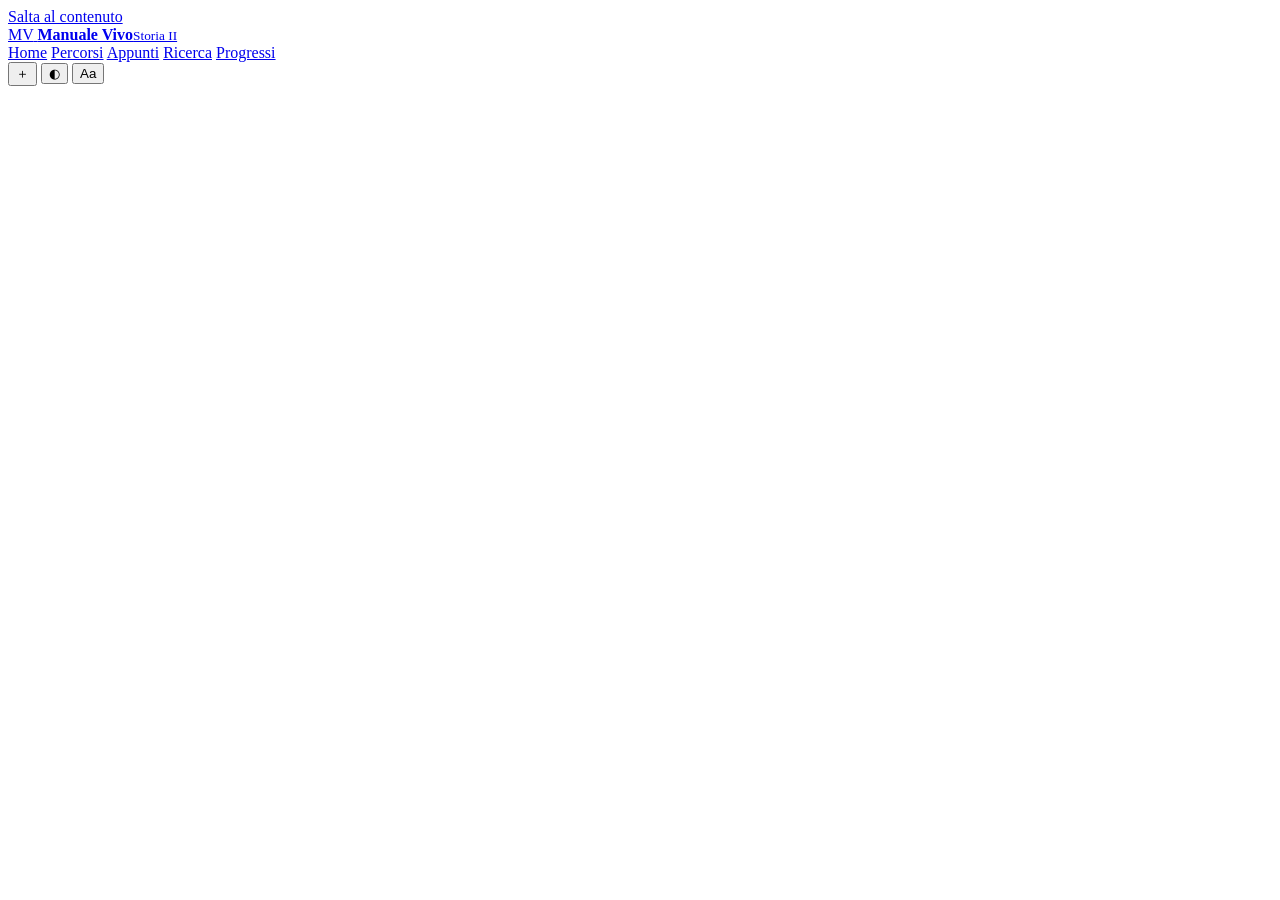
==== II-anno/index.html @ 84ccc2b4 "build: add Manuale Vivo Storia II shell" ====
<!doctype html>
<html lang="it">
<head>
  <meta charset="utf-8">
  <meta name="viewport" content="width=device-width,initial-scale=1,viewport-fit=cover">
  <meta name="theme-color" content="#27231d">
  <meta name="description" content="Manuale Vivo di Storia II: dalla crisi della Repubblica all'Impero carolingio.">
  <link rel="manifest" href="manifest.webmanifest">
  <link rel="icon" href="assets/icon.svg" type="image/svg+xml">
  <link rel="apple-touch-icon" href="assets/icon.svg">
  <link rel="stylesheet" href="styles/app.css">
  <title>Manuale Vivo — Storia II</title>
</head>
<body>
  <a class="skip-link" href="#app">Salta al contenuto</a>
  <header class="topbar">
    <a class="brand" href="#/" aria-label="Manuale Vivo, Home">
      <span class="brand-mark" aria-hidden="true">MV</span>
      <span><strong>Manuale Vivo</strong><small>Storia II</small></span>
    </a>
    <nav class="main-nav" aria-label="Navigazione principale">
      <a href="#/">Home</a>
      <a href="#/modules">Percorsi</a>
      <a href="#/notes">Appunti</a>
      <a href="#/search">Ricerca</a>
      <a href="#/progress">Progressi</a>
    </nav>
    <div class="top-actions">
      <button id="installBtn" class="icon-btn is-hidden" type="button" aria-label="Installa l'app">＋</button>
      <button id="themeBtn" class="icon-btn" type="button" aria-label="Cambia tema">◐</button>
      <button id="settingsBtn" class="icon-btn" type="button" aria-label="Impostazioni di lettura">Aa</button>
    </div>
  </header>
  <main id="app" tabindex="-1"></main>
  <div id="toast" class="toast" role="status" aria-live="polite"></div>

  <dialog id="settingsDialog" class="dialog">
    <form method="dialog" class="dialog-card">
      <div class="dialog-head"><h2>Impostazioni di lettura</h2><button value="cancel" aria-label="Chiudi">×</button></div>
      <label>Dimensione del testo
        <input id="fontSize" type="range" min="16" max="23" value="18">
      </label>
      <label class="check-row"><input id="highContrast" type="checkbox"> Contrasto elevato</label>
      <label class="check-row"><input id="reduceMotion" type="checkbox"> Riduci le animazioni</label>
      <button class="button primary" value="cancel">Chiudi</button>
    </form>
  </dialog>

  <dialog id="noteDialog" class="dialog">
    <form method="dialog" class="dialog-card" id="noteDialogForm">
      <div class="dialog-head"><h2>Aggiungi una nota</h2><button value="cancel" aria-label="Chiudi">×</button></div>
      <blockquote id="noteQuote"></blockquote>
      <label>Titolo<input id="dialogNoteTitle" type="text"></label>
      <label>Nota<textarea id="dialogNoteBody" rows="7"></textarea></label>
      <div class="button-row"><button value="cancel">Annulla</button><button id="dialogNoteSave" class="button primary" value="default">Salva negli appunti</button></div>
    </form>
  </dialog>

  <dialog id="imageDialog" class="dialog image-dialog">
    <form method="dialog" class="image-dialog-card">
      <button class="image-close" value="cancel" aria-label="Chiudi immagine">×</button>
      <img id="largeMap" alt="">
    </form>
  </dialog>

  <script type="module" src="scripts/app.js"></script>
</body>
</html>
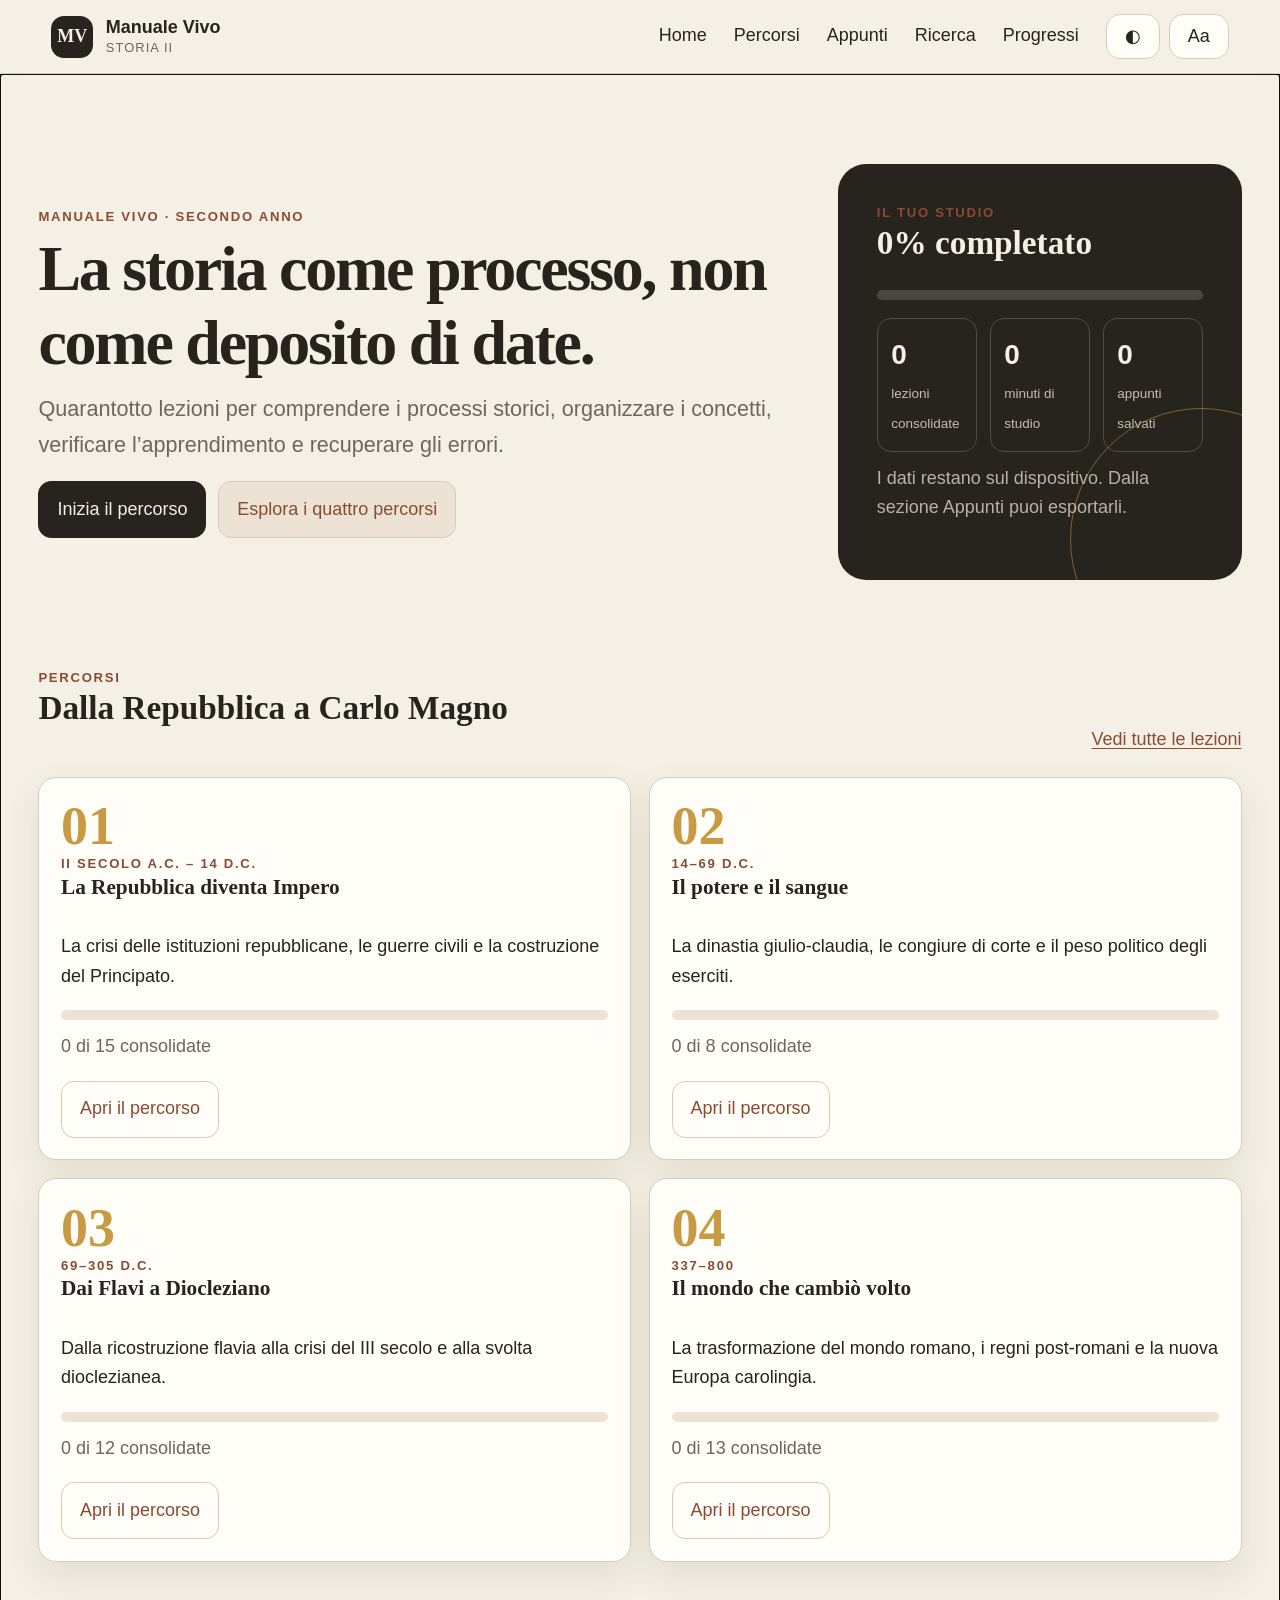
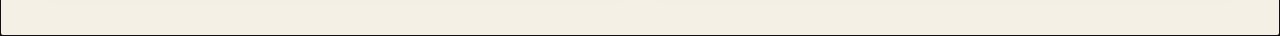
==== commit 028cfe7b: "fix: load study and saving corrections" ====
--- a/II-anno/index.html
+++ b/II-anno/index.html
@@ -9,6 +9,7 @@
   <link rel="icon" href="assets/icon.svg" type="image/svg+xml">
   <link rel="apple-touch-icon" href="assets/icon.svg">
   <link rel="stylesheet" href="styles/app.css">
+  <link rel="stylesheet" href="styles/fixes.css">
   <title>Manuale Vivo — Storia II</title>
 </head>
 <body>
@@ -64,5 +65,6 @@
   </dialog>
 
   <script type="module" src="scripts/app.js"></script>
+  <script type="module" src="scripts/fixes.js"></script>
 </body>
 </html>
--- a/II-anno/styles/app.css
+++ b/II-anno/styles/app.css
@@ -0,0 +1,45 @@
+:root{
+  --bg:#f5f0e6;--surface:#fffdf8;--surface-2:#ece3d4;--ink:#27231d;--muted:#6e665a;
+  --line:#d7cbb9;--accent:#8a4b32;--accent-2:#c79a43;--good:#2f6b55;--bad:#9f3e3e;
+  --shadow:0 14px 36px rgba(49,39,27,.09);--radius:18px;--font-size:18px;
+  color-scheme:light;
+}
+body.dark{
+  --bg:#171714;--surface:#23221e;--surface-2:#302d27;--ink:#f2ede3;--muted:#bdb4a5;
+  --line:#474138;--accent:#e0a07d;--accent-2:#e3ba67;--good:#7ec8a7;--bad:#f09292;
+  --shadow:0 16px 44px rgba(0,0,0,.3);color-scheme:dark;
+}
+body.high-contrast{--bg:#fff;--surface:#fff;--surface-2:#eee;--ink:#000;--muted:#222;--line:#000;--accent:#6f2100;--accent-2:#835500;--good:#005c33;--bad:#900}
+*{box-sizing:border-box}html{scroll-behavior:smooth;font-size:var(--font-size)}body{margin:0;background:var(--bg);color:var(--ink);font-family:Inter,ui-sans-serif,-apple-system,BlinkMacSystemFont,"Segoe UI",sans-serif;line-height:1.65}
+body.reduce-motion *,@media(prefers-reduced-motion:reduce){*{animation:none!important;transition:none!important;scroll-behavior:auto!important}}
+a{color:var(--accent);text-underline-offset:.18em}button,input,textarea,select{font:inherit;color:inherit}button{cursor:pointer}.is-hidden{display:none!important}
+.skip-link{position:fixed;left:1rem;top:-5rem;z-index:999;background:var(--ink);color:var(--bg);padding:.7rem 1rem;border-radius:10px}.skip-link:focus{top:1rem}
+.topbar{position:sticky;top:0;z-index:50;display:flex;align-items:center;gap:1.25rem;min-height:74px;padding:.65rem clamp(1rem,4vw,3.25rem);background:color-mix(in srgb,var(--bg) 92%,transparent);backdrop-filter:blur(18px);border-bottom:1px solid var(--line)}
+.brand{display:flex;align-items:center;gap:.7rem;color:var(--ink);text-decoration:none;white-space:nowrap}.brand-mark{display:grid;place-items:center;width:42px;height:42px;border-radius:13px;background:var(--ink);color:var(--bg);font-weight:800;font-family:Georgia,serif}.brand strong,.brand small{display:block;line-height:1.1}.brand small{margin-top:.2rem;color:var(--muted);font-size:.72rem;letter-spacing:.08em;text-transform:uppercase}
+.main-nav{display:flex;gap:1rem;margin-left:auto}.main-nav a{color:var(--ink);text-decoration:none;padding:.45rem .25rem;border-bottom:2px solid transparent}.main-nav a:hover,.main-nav a:focus-visible{border-color:var(--accent)}.top-actions{display:flex;gap:.5rem}.icon-btn{min-width:45px;height:45px;border:1px solid var(--line);border-radius:14px;background:var(--surface)}
+#app{width:min(1520px,100%);margin:0 auto;padding:clamp(1.2rem,3vw,3.2rem);min-height:calc(100vh - 74px)}
+.eyebrow{font-size:.73rem;letter-spacing:.13em;text-transform:uppercase;color:var(--accent);font-weight:750}.muted{color:var(--muted)}h1,h2,h3{font-family:Georgia,"Times New Roman",serif;line-height:1.15;margin-top:0}h1{font-size:clamp(2.2rem,5vw,5rem);letter-spacing:-.035em}h2{font-size:clamp(1.55rem,2.6vw,2.45rem)}h3{font-size:1.18rem}p{margin:.65rem 0 1.05rem}.lead{font-size:1.2rem;color:var(--muted);max-width:75ch}
+.button,button{border:1px solid var(--line);border-radius:13px;background:var(--surface);padding:.7rem 1rem;text-decoration:none;display:inline-flex;align-items:center;justify-content:center;gap:.45rem}.button.primary,button.primary{background:var(--ink);color:var(--bg);border-color:var(--ink)}.button.secondary{background:var(--surface-2)}button:disabled{opacity:.45;cursor:not-allowed}.button-row{display:flex;flex-wrap:wrap;gap:.65rem;align-items:center}
+.card{background:var(--surface);border:1px solid var(--line);border-radius:var(--radius);padding:1.2rem;box-shadow:var(--shadow)}
+.hero{display:grid;grid-template-columns:minmax(0,1.3fr) minmax(300px,.7fr);gap:clamp(1.2rem,4vw,4rem);align-items:center;min-height:55vh;padding:clamp(1rem,4vw,3rem) 0}.hero h1{margin:.25rem 0}.hero-copy{max-width:760px}.hero-panel{background:var(--ink);color:var(--bg);border-radius:28px;padding:clamp(1.3rem,3vw,2.3rem);position:relative;overflow:hidden}.hero-panel:after{content:"";position:absolute;width:260px;height:260px;border:1px solid color-mix(in srgb,var(--accent-2) 55%,transparent);border-radius:50%;right:-90px;bottom:-90px}.hero-panel .muted{color:color-mix(in srgb,var(--bg) 70%,transparent)}
+.metrics{display:grid;grid-template-columns:repeat(3,1fr);gap:.7rem;margin-top:1rem}.metric{padding:.75rem;border:1px solid color-mix(in srgb,var(--bg) 20%,transparent);border-radius:14px}.metric strong{display:block;font-size:1.55rem}.metric span{font-size:.75rem;opacity:.75}.progress-track{height:10px;background:var(--surface-2);border-radius:999px;overflow:hidden}.hero-panel .progress-track{background:rgba(255,255,255,.16)}.progress-track>span{display:block;height:100%;background:var(--accent-2);border-radius:inherit}
+.section{padding:2rem 0}.section-head{display:flex;align-items:end;justify-content:space-between;gap:1rem;margin-bottom:1.2rem}.module-grid,.lesson-grid{display:grid;grid-template-columns:repeat(2,minmax(0,1fr));gap:1rem}.module-card{display:flex;flex-direction:column;min-height:270px}.module-card .module-number{font:700 3rem/1 Georgia,serif;color:var(--accent-2)}.module-card .button{margin-top:auto;align-self:flex-start}.lesson-card{display:grid;grid-template-columns:auto 1fr auto;gap:.9rem;align-items:center}.lesson-index{display:grid;place-items:center;width:42px;height:42px;border-radius:50%;background:var(--surface-2);font-weight:700}.status-pill{display:inline-flex;padding:.25rem .55rem;border-radius:999px;background:var(--surface-2);font-size:.72rem;color:var(--muted)}
+.lesson-shell{display:grid;grid-template-columns:240px minmax(0,780px) 290px;gap:clamp(1rem,2.5vw,2.5rem);align-items:start}.lesson-nav,.study-dock{position:sticky;top:94px;max-height:calc(100vh - 115px);overflow:auto}.lesson-nav{padding:.9rem 0}.lesson-nav a{display:block;padding:.52rem .65rem;border-left:2px solid var(--line);text-decoration:none;color:var(--muted);font-size:.86rem}.lesson-nav a:hover{border-color:var(--accent);color:var(--ink)}
+.reader{min-width:0}.reader-header{padding-bottom:1.2rem;border-bottom:1px solid var(--line)}.reader-header h1{font-size:clamp(2.4rem,5vw,4.4rem);margin:.35rem 0}.problem-card{margin:1.3rem 0;padding:1.1rem 1.2rem;border-left:5px solid var(--accent);background:var(--surface-2);border-radius:0 var(--radius) var(--radius) 0}.problem-card strong{font-family:Georgia,serif;font-size:1.15rem}.study-block{scroll-margin-top:105px;padding:1rem 0;border-bottom:1px solid color-mix(in srgb,var(--line) 65%,transparent)}.study-block h2{font-size:1.45rem;margin-bottom:.65rem}.study-block p{font-family:Georgia,"Times New Roman",serif;font-size:1.08rem;line-height:1.82}.study-block mark{padding:.05em .08em;border-radius:.2em;color:inherit;cursor:pointer}.hl-yellow{background:#ffe68a}.hl-green{background:#b9e7c9}.hl-blue{background:#b9dff5}.hl-pink{background:#f3bed3}body.dark .study-block mark{color:#171714}
+.tools-section{padding:2.3rem 0;scroll-margin-top:100px}.flow{display:grid;gap:.55rem;margin:1rem 0}.flow-step{position:relative;padding:.85rem 1rem;background:var(--surface);border:1px solid var(--line);border-radius:13px}.flow-step:not(:last-child):after{content:"↓";position:absolute;left:50%;bottom:-1rem;z-index:1;color:var(--accent);font-weight:700}.essential-grid{display:grid;grid-template-columns:repeat(2,minmax(0,1fr));gap:.7rem}.essential{display:flex;gap:.7rem;padding:1rem;background:var(--surface);border:1px solid var(--line);border-radius:14px}.essential b{display:grid;place-items:center;flex:0 0 32px;height:32px;border-radius:50%;background:var(--accent);color:white}.glossary{width:100%;border-collapse:collapse}.glossary th,.glossary td{padding:.75rem;border-bottom:1px solid var(--line);text-align:left;vertical-align:top}.glossary th{width:32%;color:var(--accent)}.summary-card{padding:1.4rem;background:var(--ink);color:var(--bg);border-radius:var(--radius);font-family:Georgia,serif;font-size:1.15rem}
+.concept-wrap{overflow:hidden;border:1px solid var(--line);border-radius:var(--radius);background:#efe2c8}.concept-map{display:block;width:100%;height:auto}.author-map{width:100%;border-radius:14px;border:1px solid var(--line);cursor:zoom-in}.map-grid{display:grid;grid-template-columns:1fr;gap:1rem}
+.study-dock{background:var(--surface);border:1px solid var(--line);border-radius:var(--radius);box-shadow:var(--shadow);overflow:visible}.dock-toggle{display:none;width:100%;border:0;border-bottom:1px solid var(--line);border-radius:var(--radius) var(--radius) 0 0}.dock-details{padding:1rem}.selection-preview{min-height:76px;padding:.7rem;background:var(--surface-2);border-radius:12px;font-size:.82rem;color:var(--muted);overflow-wrap:anywhere}.color-row{display:flex;gap:.5rem;margin:.75rem 0}.color-chip{width:34px;height:34px;padding:0;border-radius:50%;border:2px solid var(--surface);outline:1px solid var(--line)}.color-chip[data-color=yellow]{background:#ffe68a}.color-chip[data-color=green]{background:#b9e7c9}.color-chip[data-color=blue]{background:#b9dff5}.color-chip[data-color=pink]{background:#f3bed3}.color-chip.active{outline:3px solid var(--accent)}.dock-actions{display:grid;grid-template-columns:1fr;gap:.45rem}.quick-note{margin-top:1rem;padding-top:1rem;border-top:1px solid var(--line)}.quick-note textarea{min-height:90px}
+label{display:grid;gap:.4rem;margin:.75rem 0;font-weight:650}input[type=text],input[type=search],textarea,select{width:100%;border:1px solid var(--line);border-radius:12px;background:var(--surface);padding:.72rem .8rem;font-weight:400}textarea{resize:vertical}.check-row{display:flex;align-items:center;gap:.55rem;font-weight:500}
+.quiz-wrap{width:min(820px,100%);margin:2rem auto}.quiz-progress{display:flex;align-items:center;gap:.7rem;margin-bottom:1.5rem}.quiz-question{font-size:clamp(1.65rem,3vw,2.5rem)}.option-list{display:grid;gap:.7rem}.quiz-option{display:block;text-align:left;width:100%;padding:1rem 1.1rem;background:var(--surface);border:1px solid var(--line)}.quiz-option.selected{border:2px solid var(--accent);background:color-mix(in srgb,var(--accent) 9%,var(--surface))}.report-grid{display:grid;grid-template-columns:repeat(4,1fr);gap:.7rem}.report-stat{text-align:center;padding:1rem}.report-stat strong{display:block;font-size:1.8rem}.recovery-card{margin:1rem 0;padding:1.1rem;border:1px solid var(--line);border-left:5px solid var(--bad);border-radius:14px;background:var(--surface)}.recovery-card.recovered{border-left-color:var(--good)}.feedback-good{color:var(--good);font-weight:700}.feedback-bad{color:var(--bad);font-weight:700}
+.notes-layout{display:grid;grid-template-columns:minmax(250px,.7fr) minmax(0,1.3fr);gap:1rem}.note-list{display:grid;gap:.45rem;max-height:65vh;overflow:auto}.note-item{width:100%;text-align:left;padding:.75rem;background:var(--surface);border:1px solid var(--line);border-radius:12px}.note-item.active{border:2px solid var(--accent)}.note-item small{display:block;color:var(--muted)}.editor-actions{display:flex;flex-wrap:wrap;gap:.5rem}.save-status{font-size:.82rem;color:var(--muted)}
+.search-box{position:sticky;top:88px;z-index:5;background:var(--bg);padding:.75rem 0}.search-results{display:grid;gap:.8rem;margin-top:1rem}.search-result{padding:1rem;border:1px solid var(--line);border-radius:14px;background:var(--surface)}.search-result h3{margin-bottom:.35rem}.search-result mark{background:var(--accent-2)}
+.progress-table{width:100%;border-collapse:collapse}.progress-table th,.progress-table td{padding:.8rem;border-bottom:1px solid var(--line);text-align:left}.state-dot{display:inline-block;width:10px;height:10px;border-radius:50%;background:var(--muted);margin-right:.4rem}.state-dot.done{background:var(--good)}.state-dot.recover{background:var(--bad)}
+.toast{position:fixed;right:1rem;bottom:1rem;z-index:100;max-width:360px;background:var(--ink);color:var(--bg);padding:.8rem 1rem;border-radius:13px;box-shadow:var(--shadow);opacity:0;transform:translateY(1rem);pointer-events:none;transition:.18s}.toast.show{opacity:1;transform:none}.dialog{border:0;padding:0;background:transparent;max-width:min(620px,calc(100% - 2rem));width:100%}.dialog::backdrop{background:rgba(0,0,0,.55);backdrop-filter:blur(4px)}.dialog-card{background:var(--surface);border:1px solid var(--line);border-radius:22px;padding:1.2rem;box-shadow:var(--shadow)}.dialog-head{display:flex;justify-content:space-between;align-items:center}.dialog-head h2{margin:0}.dialog-head button{border:0;font-size:1.5rem}.dialog blockquote{padding:.8rem;margin:.8rem 0;background:var(--surface-2);border-left:4px solid var(--accent);max-height:140px;overflow:auto}.image-dialog{max-width:min(1200px,calc(100% - 1rem))}.image-dialog-card{position:relative;background:var(--surface);padding:.5rem;border-radius:18px}.image-dialog img{display:block;width:100%;height:auto;max-height:90vh;object-fit:contain}.image-close{position:absolute;right:1rem;top:1rem;z-index:2;border-radius:50%;font-size:1.3rem}
+.error-screen{max-width:720px;margin:10vh auto;padding:2rem;background:var(--surface);border:1px solid var(--bad);border-radius:var(--radius)}
+@media(max-width:1180px){.lesson-shell{grid-template-columns:190px minmax(0,1fr) 250px}.lesson-nav a{font-size:.76rem}.study-block p{font-size:1rem}}
+@media(max-width:960px){
+  .main-nav{position:fixed;left:0;right:0;bottom:0;z-index:80;justify-content:space-around;background:var(--surface);border-top:1px solid var(--line);padding:.35rem env(safe-area-inset-right) calc(.35rem + env(safe-area-inset-bottom)) env(safe-area-inset-left)}.main-nav a{font-size:.72rem}.topbar{min-height:66px;backdrop-filter:none;background:var(--bg)}.brand small{display:none}body{padding-bottom:58px}
+  .hero{grid-template-columns:1fr;min-height:auto}.module-grid,.lesson-grid{grid-template-columns:1fr}.lesson-shell{display:block}.lesson-nav{display:none}.reader{padding-bottom:120px}.study-dock{position:fixed;left:.65rem;right:.65rem;bottom:calc(58px + env(safe-area-inset-bottom));top:auto;z-index:70;max-height:70vh;overflow:auto}.dock-toggle{display:block}.dock-details{display:none}.study-dock.open .dock-details{display:block}.study-dock.open .dock-toggle{border-radius:var(--radius) var(--radius) 0 0}.study-dock:not(.open){box-shadow:0 8px 30px rgba(0,0,0,.2)}.study-dock:not(.open) .dock-toggle{border-bottom:0;border-radius:var(--radius)}.quick-note{display:none}.dock-actions{grid-template-columns:repeat(2,1fr)}.selection-preview{min-height:45px;max-height:80px;overflow:auto}.essential-grid{grid-template-columns:1fr}.notes-layout{grid-template-columns:1fr}.note-list{max-height:260px}.report-grid{grid-template-columns:repeat(2,1fr)}
+}
+@media(max-width:560px){#app{padding:1rem}.topbar{padding:.5rem .8rem}.brand-mark{width:38px;height:38px}.brand strong{font-size:.9rem}.top-actions{margin-left:auto}.icon-btn{min-width:40px;height:40px;padding:.4rem}.hero h1{font-size:2.65rem}.metrics{grid-template-columns:1fr 1fr}.metrics .metric:last-child{grid-column:1/-1}.lesson-card{grid-template-columns:auto 1fr}.lesson-card>.status-pill{grid-column:2}.reader-header h1{font-size:2.5rem}.study-block p{font-size:1rem}.glossary,.glossary tbody,.glossary tr,.glossary th,.glossary td{display:block}.glossary tr{padding:.7rem 0;border-bottom:1px solid var(--line)}.glossary th,.glossary td{border:0;padding:.15rem 0;width:auto}.section-head{align-items:start;flex-direction:column}.button-row>*{flex:1 1 auto}.dock-actions{grid-template-columns:1fr 1fr}.color-row{justify-content:center}}
+@media print{.topbar,.main-nav,.study-dock,.lesson-nav,.button,.top-actions,.quiz-wrap{display:none!important}body{background:white;color:black;padding:0}#app{max-width:none;padding:0}.reader{max-width:none}.card,.summary-card{box-shadow:none;border:1px solid #bbb}.summary-card{background:white;color:black}}
--- a/II-anno/styles/fixes.css
+++ b/II-anno/styles/fixes.css
@@ -0,0 +1,36 @@
+/* Correzioni operative: evidenziazioni, salvataggio e ingrandimento degli schemi. */
+.color-chip[data-highlight-color="yellow"]{background:#ffe68a}
+.color-chip[data-highlight-color="green"]{background:#b9e7c9}
+.color-chip[data-highlight-color="blue"]{background:#b9dff5}
+.color-chip[data-highlight-color="pink"]{background:#f3bed3}
+.patch-study-status{margin:.7rem 0 0;padding:.55rem .65rem;border-radius:10px;background:var(--surface-2);line-height:1.4}
+.save-error{color:var(--bad)!important;font-weight:700}
+.note-item strong,.note-item small,.note-item>span{display:block}
+.note-item>span{margin-top:.25rem;color:var(--muted);font-size:.82rem}
+#patchNotesInfo{max-width:75ch}
+.patch-expand-visual{margin:0 0 .8rem auto;display:flex;align-items:center;gap:.4rem;background:var(--surface-2)}
+#mappa .concept-wrap{cursor:zoom-in}
+.patch-visual-dialog{width:min(1400px,calc(100% - 1rem));max-width:none;height:min(94vh,1000px);max-height:none;padding:0;border:0;background:transparent}
+.patch-visual-dialog::backdrop{background:rgba(0,0,0,.72);backdrop-filter:blur(3px)}
+.patch-visual-card{height:100%;display:flex;flex-direction:column;overflow:hidden;background:var(--surface);border:1px solid var(--line);border-radius:18px;box-shadow:var(--shadow)}
+.patch-visual-toolbar{display:flex;align-items:center;justify-content:space-between;gap:1rem;padding:.65rem .8rem;border-bottom:1px solid var(--line);background:var(--surface)}
+.patch-visual-toolbar>div{display:flex;gap:.35rem;align-items:center}
+.patch-visual-toolbar button{min-width:44px;padding:.45rem .7rem}
+.patch-visual-viewport{flex:1;overflow:auto;padding:1rem;background:var(--surface-2);overscroll-behavior:contain;-webkit-overflow-scrolling:touch}
+.patch-visual-content{transform-origin:top left;transition:transform .15s ease}
+.patch-visual-content .concept-map{display:block;width:100%;height:auto;max-width:none}
+.patch-visual-content .flow{min-width:720px}
+.patch-visual-content .flow-step{font-size:1.05rem}
+@media(max-width:960px){
+  .patch-study-status{font-size:.75rem;margin:.45rem 0}
+  .patch-expand-visual{margin-left:0}
+}
+@media(max-width:700px){
+  .patch-visual-dialog{width:100%;height:100%;margin:0}
+  .patch-visual-card{border:0;border-radius:0}
+  .patch-visual-toolbar{align-items:flex-start;position:sticky;top:0;z-index:2}
+  .patch-visual-toolbar>strong{max-width:42%;font-size:.78rem;line-height:1.25}
+  .patch-visual-toolbar button{min-width:39px;padding:.4rem .5rem}
+  .patch-visual-viewport{padding:.55rem}
+}
+@media print{.patch-expand-visual,.patch-visual-dialog{display:none!important}}
